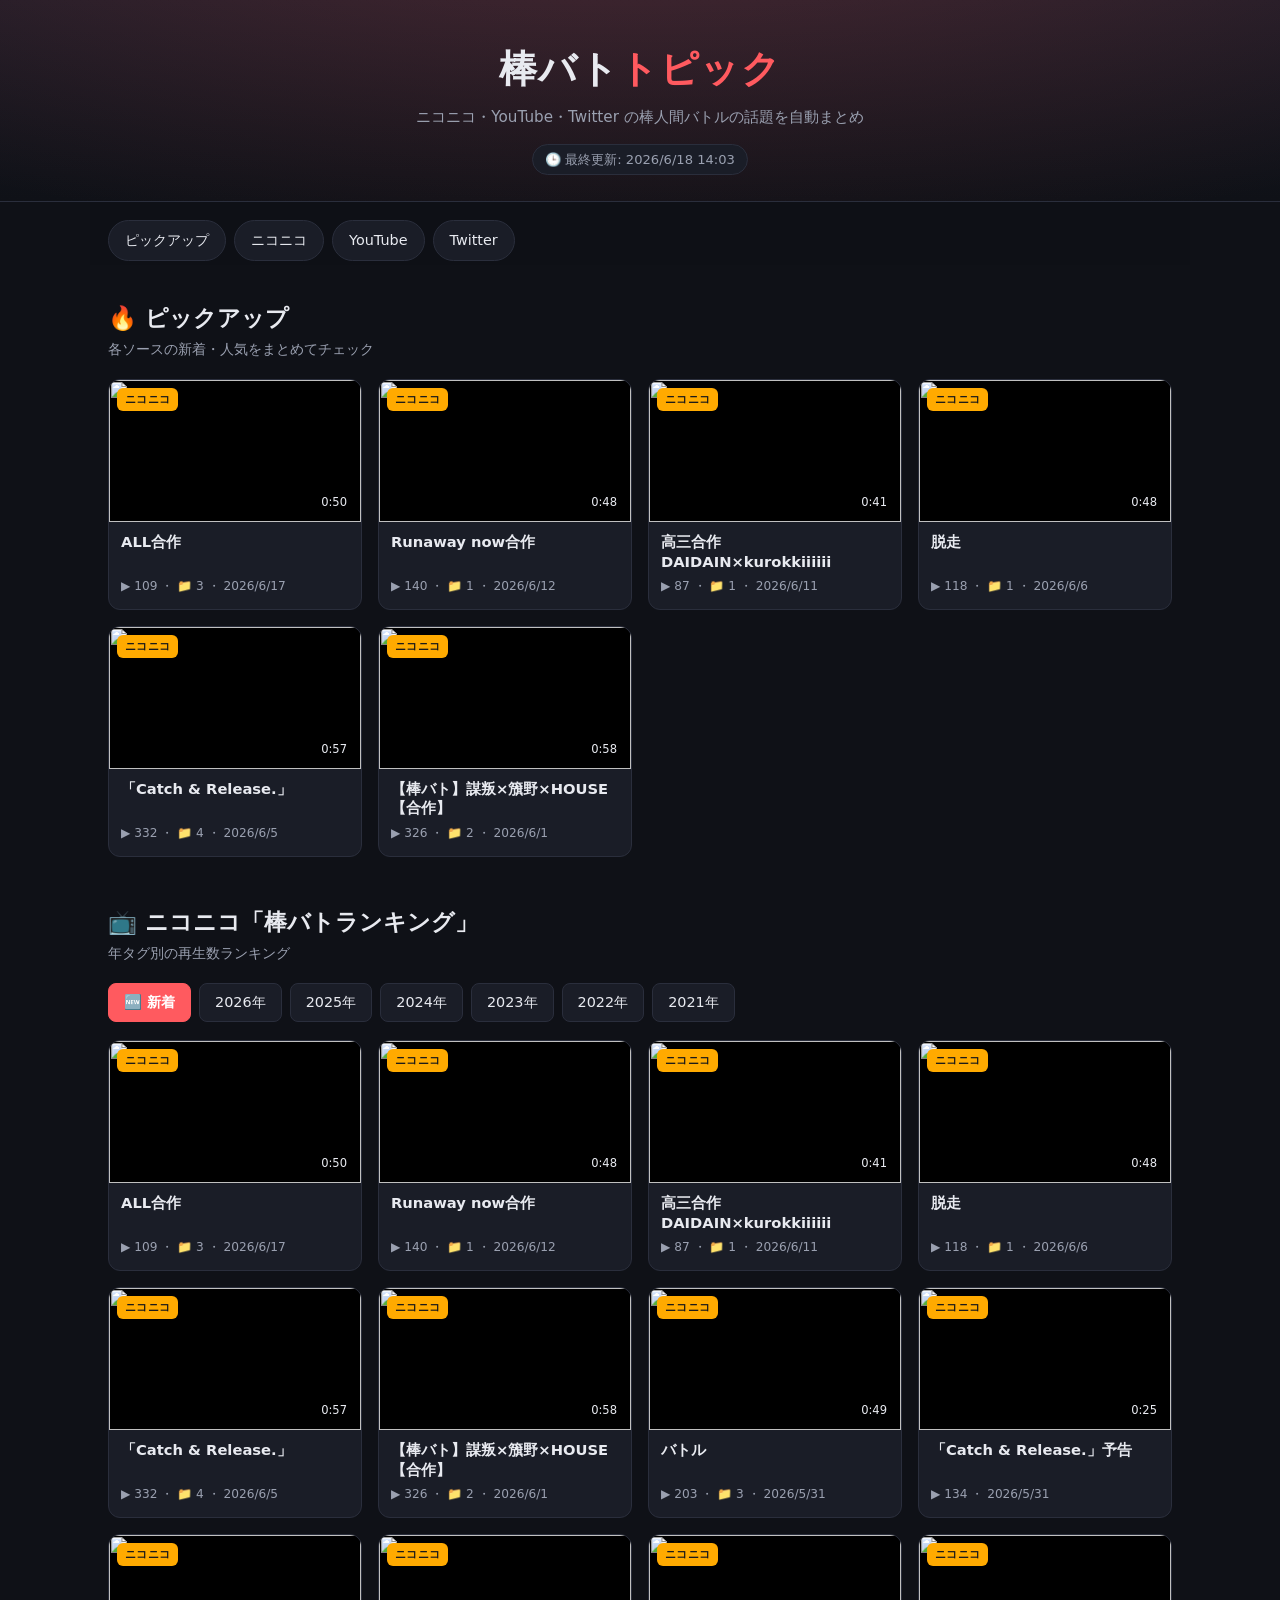
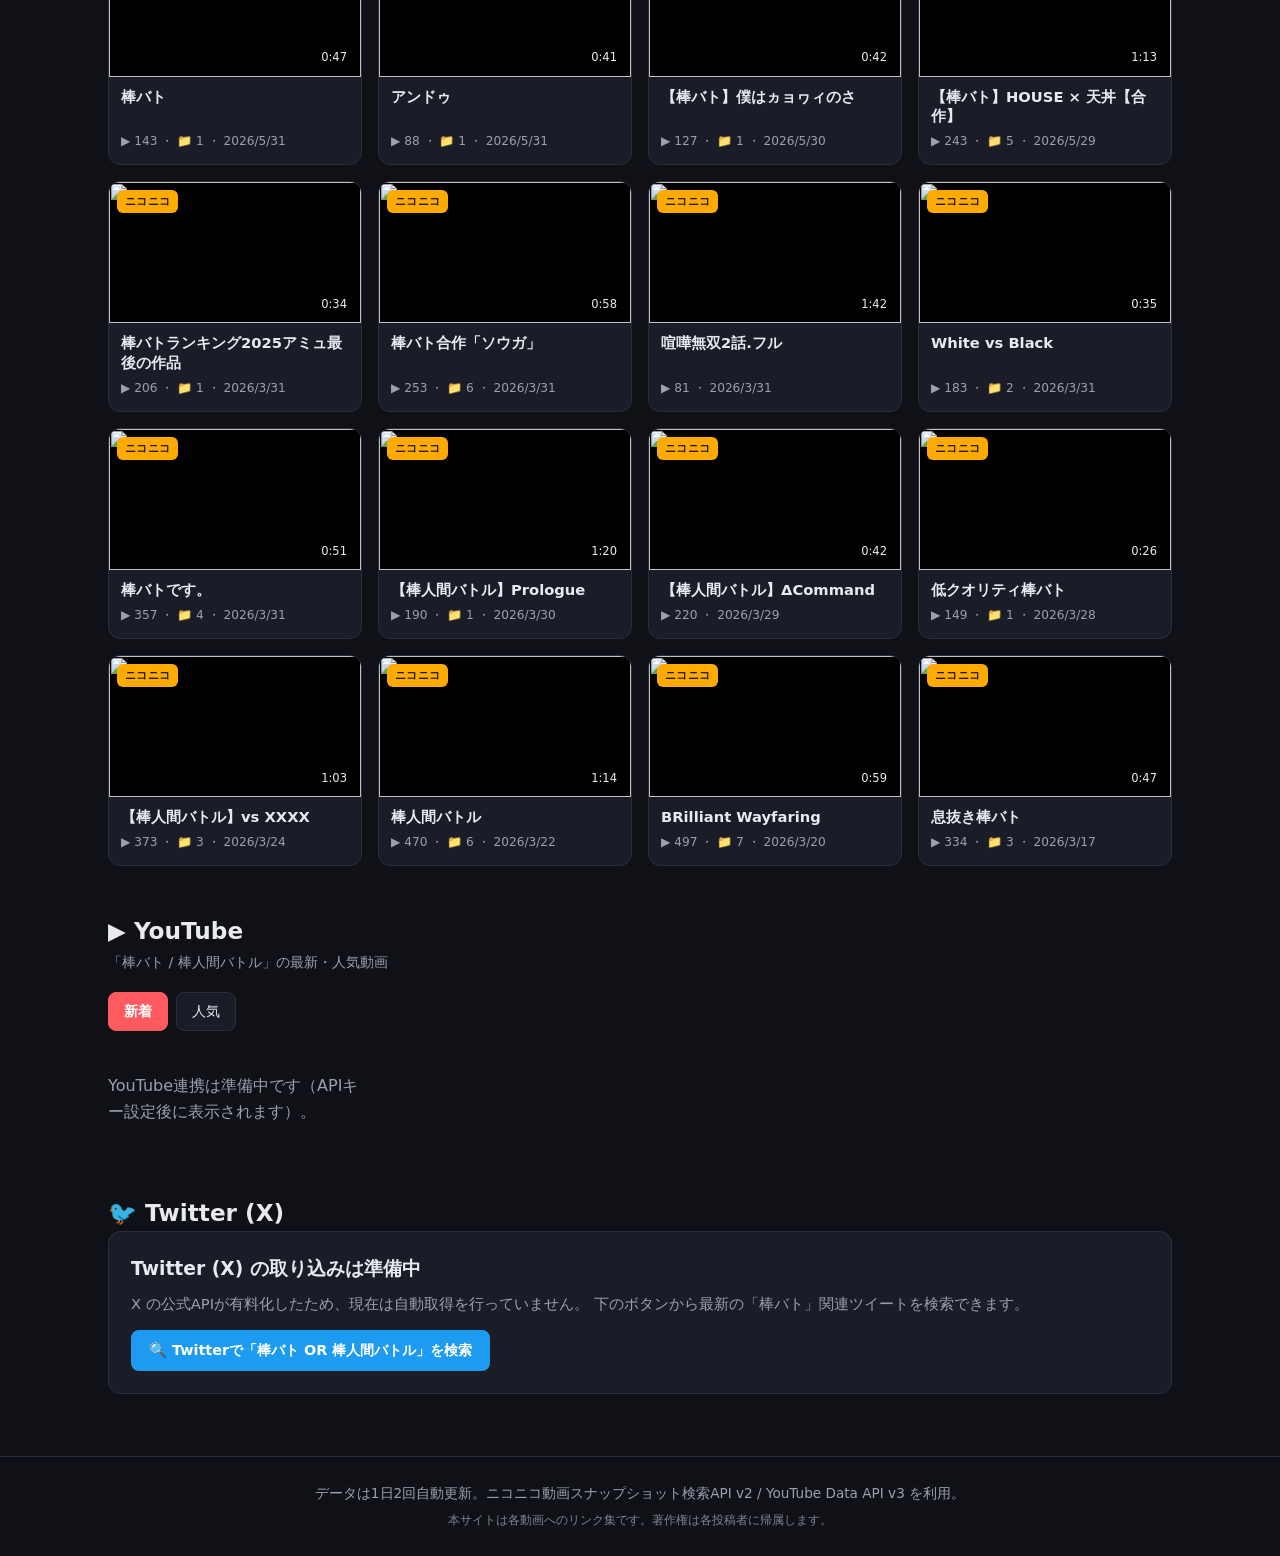
==== docs/index.html @ ffcaa5e9 "Initial commit: 棒バトトピックサイト Co-Authored-By: Claude Opus 4.8 <noreply@anthropic.com>" ====
<!DOCTYPE html>
<html lang="ja">
<head>
  <meta charset="UTF-8">
  <meta name="viewport" content="width=device-width, initial-scale=1.0">
  <title>棒バトトピック | 棒人間バトルまとめ</title>
  <meta name="description" content="ニコニコ・YouTube・Twitterの棒人間バトル（棒バト）の話題を1日2回自動更新でまとめるトピックサイト。">
  <link rel="stylesheet" href="style.css">
</head>
<body>
  <header class="site-header">
    <div class="wrap">
      <h1 class="logo">棒バト<span>トピック</span></h1>
      <p class="tagline">ニコニコ・YouTube・Twitter の棒人間バトルの話題を自動まとめ</p>
      <p class="updated" id="updated">読み込み中…</p>
    </div>
  </header>

  <nav class="tabs wrap" id="section-nav">
    <a href="#pickup" class="tab-link">ピックアップ</a>
    <a href="#niconico" class="tab-link">ニコニコ</a>
    <a href="#youtube" class="tab-link">YouTube</a>
    <a href="#twitter" class="tab-link">Twitter</a>
  </nav>

  <main class="wrap">
    <!-- ピックアップ -->
    <section id="pickup">
      <h2 class="section-title">🔥 ピックアップ</h2>
      <p class="section-sub">各ソースの新着・人気をまとめてチェック</p>
      <div class="grid" id="pickup-grid"></div>
    </section>

    <!-- ニコニコ -->
    <section id="niconico">
      <h2 class="section-title">📺 ニコニコ「棒バトランキング」</h2>
      <p class="section-sub">年タグ別の再生数ランキング</p>
      <div class="year-tabs" id="year-tabs"></div>
      <div class="grid" id="niconico-grid"></div>
    </section>

    <!-- YouTube -->
    <section id="youtube">
      <h2 class="section-title">▶️ YouTube</h2>
      <p class="section-sub">「棒バト / 棒人間バトル」の最新・人気動画</p>
      <div class="subtabs" id="yt-subtabs">
        <button class="subtab active" data-yt="recent">新着</button>
        <button class="subtab" data-yt="popular">人気</button>
      </div>
      <div class="grid" id="youtube-grid"></div>
    </section>

    <!-- Twitter -->
    <section id="twitter">
      <h2 class="section-title">🐦 Twitter (X)</h2>
      <div class="notice" id="twitter-notice"></div>
    </section>
  </main>

  <footer class="site-footer">
    <div class="wrap">
      <p>データは1日2回自動更新。ニコニコ動画スナップショット検索API v2 / YouTube Data API v3 を利用。</p>
      <p class="small">本サイトは各動画へのリンク集です。著作権は各投稿者に帰属します。</p>
    </div>
  </footer>

  <script src="app.js"></script>
</body>
</html>
---- docs/style.css ----
:root {
  --bg: #0f1117;
  --bg-card: #1a1d27;
  --bg-card-hover: #222634;
  --border: #2a2e3c;
  --text: #e8eaf0;
  --text-dim: #9aa0b0;
  --accent: #ff5a5f;
  --accent2: #5b8cff;
  --nico: #ffaa00;
  --yt: #ff0033;
  --twitter: #1d9bf0;
  --radius: 12px;
}

* { box-sizing: border-box; margin: 0; padding: 0; }

body {
  font-family: "Hiragino Kaku Gothic ProN", "Yu Gothic", "Meiryo", system-ui, sans-serif;
  background: var(--bg);
  color: var(--text);
  line-height: 1.6;
  -webkit-font-smoothing: antialiased;
}

a { color: inherit; text-decoration: none; }

.wrap { max-width: 1100px; margin: 0 auto; padding: 0 18px; }

/* Header */
.site-header {
  background: radial-gradient(1200px 400px at 50% -150px, rgba(255,90,95,.25), transparent),
              linear-gradient(180deg, #161924, var(--bg));
  border-bottom: 1px solid var(--border);
  padding: 38px 0 26px;
  text-align: center;
}
.logo { font-size: 2.4rem; letter-spacing: .04em; }
.logo span { color: var(--accent); }
.tagline { color: var(--text-dim); margin-top: 6px; font-size: .95rem; }
.updated {
  margin-top: 14px; display: inline-block;
  font-size: .82rem; color: var(--text-dim);
  background: var(--bg-card); border: 1px solid var(--border);
  padding: 4px 12px; border-radius: 999px;
}
.updated::before { content: "🕒 "; }

/* Section nav */
.tabs {
  display: flex; gap: 8px; flex-wrap: wrap;
  padding-top: 18px; padding-bottom: 4px;
  position: sticky; top: 0; z-index: 20;
  background: rgba(15,17,23,.92); backdrop-filter: blur(8px);
}
.tab-link {
  padding: 8px 16px; border-radius: 999px;
  background: var(--bg-card); border: 1px solid var(--border);
  font-size: .9rem; transition: .15s;
}
.tab-link:hover { background: var(--bg-card-hover); border-color: var(--accent2); }

/* Sections */
section { padding: 34px 0 12px; scroll-margin-top: 64px; }
.section-title { font-size: 1.45rem; }
.section-sub { color: var(--text-dim); font-size: .9rem; margin: 2px 0 18px; }

/* Year / sub tabs */
.year-tabs, .subtabs { display: flex; gap: 8px; flex-wrap: wrap; margin-bottom: 18px; }
.year-tab, .subtab {
  cursor: pointer; font: inherit; font-size: .9rem;
  padding: 7px 15px; border-radius: 8px;
  background: var(--bg-card); color: var(--text);
  border: 1px solid var(--border); transition: .15s;
}
.year-tab:hover, .subtab:hover { background: var(--bg-card-hover); }
.year-tab.active, .subtab.active {
  background: var(--accent); border-color: var(--accent); color: #fff; font-weight: 600;
}

/* Grid + cards */
.grid {
  display: grid; gap: 16px;
  grid-template-columns: repeat(auto-fill, minmax(230px, 1fr));
}
.card {
  background: var(--bg-card); border: 1px solid var(--border);
  border-radius: var(--radius); overflow: hidden;
  display: flex; flex-direction: column; transition: .18s;
}
.card:hover { background: var(--bg-card-hover); transform: translateY(-3px); border-color: var(--accent2); }
.thumb-wrap { position: relative; aspect-ratio: 16/9; background: #000; overflow: hidden; }
.thumb-wrap img { width: 100%; height: 100%; object-fit: cover; display: block; }
.badge {
  position: absolute; top: 8px; left: 8px;
  font-size: .68rem; font-weight: 700; letter-spacing: .03em;
  padding: 3px 8px; border-radius: 6px; color: #fff;
}
.badge.niconico { background: var(--nico); color: #1a1a1a; }
.badge.youtube { background: var(--yt); }
.rank {
  position: absolute; bottom: 8px; left: 8px;
  font-size: .72rem; font-weight: 700;
  background: rgba(0,0,0,.75); padding: 2px 8px; border-radius: 6px;
}
.duration {
  position: absolute; bottom: 8px; right: 8px;
  font-size: .72rem; background: rgba(0,0,0,.78); padding: 2px 6px; border-radius: 4px;
}
.card-body { padding: 10px 12px 12px; display: flex; flex-direction: column; gap: 6px; flex: 1; }
.card-title {
  font-size: .92rem; font-weight: 600; line-height: 1.35;
  display: -webkit-box; -webkit-line-clamp: 2; -webkit-box-orient: vertical; overflow: hidden;
}
.card-meta { margin-top: auto; font-size: .76rem; color: var(--text-dim); display: flex; gap: 10px; flex-wrap: wrap; }
.card-meta .ch { color: var(--accent2); }

/* Notices */
.notice {
  background: var(--bg-card); border: 1px solid var(--border);
  border-radius: var(--radius); padding: 22px;
}
.notice h3 { margin-bottom: 8px; }
.notice p { color: var(--text-dim); font-size: .92rem; margin-bottom: 14px; }
.btn {
  display: inline-block; background: var(--twitter); color: #fff;
  padding: 9px 18px; border-radius: 8px; font-weight: 600; font-size: .9rem;
}
.btn:hover { filter: brightness(1.1); }

.empty { color: var(--text-dim); padding: 24px 0; }

/* Footer */
.site-footer {
  margin-top: 50px; border-top: 1px solid var(--border);
  padding: 26px 0; text-align: center; color: var(--text-dim); font-size: .85rem;
}
.site-footer .small { font-size: .76rem; margin-top: 6px; opacity: .8; }

@media (max-width: 560px) {
  .logo { font-size: 1.9rem; }
  .grid { grid-template-columns: repeat(auto-fill, minmax(150px, 1fr)); gap: 12px; }
  .card-title { font-size: .82rem; }
}
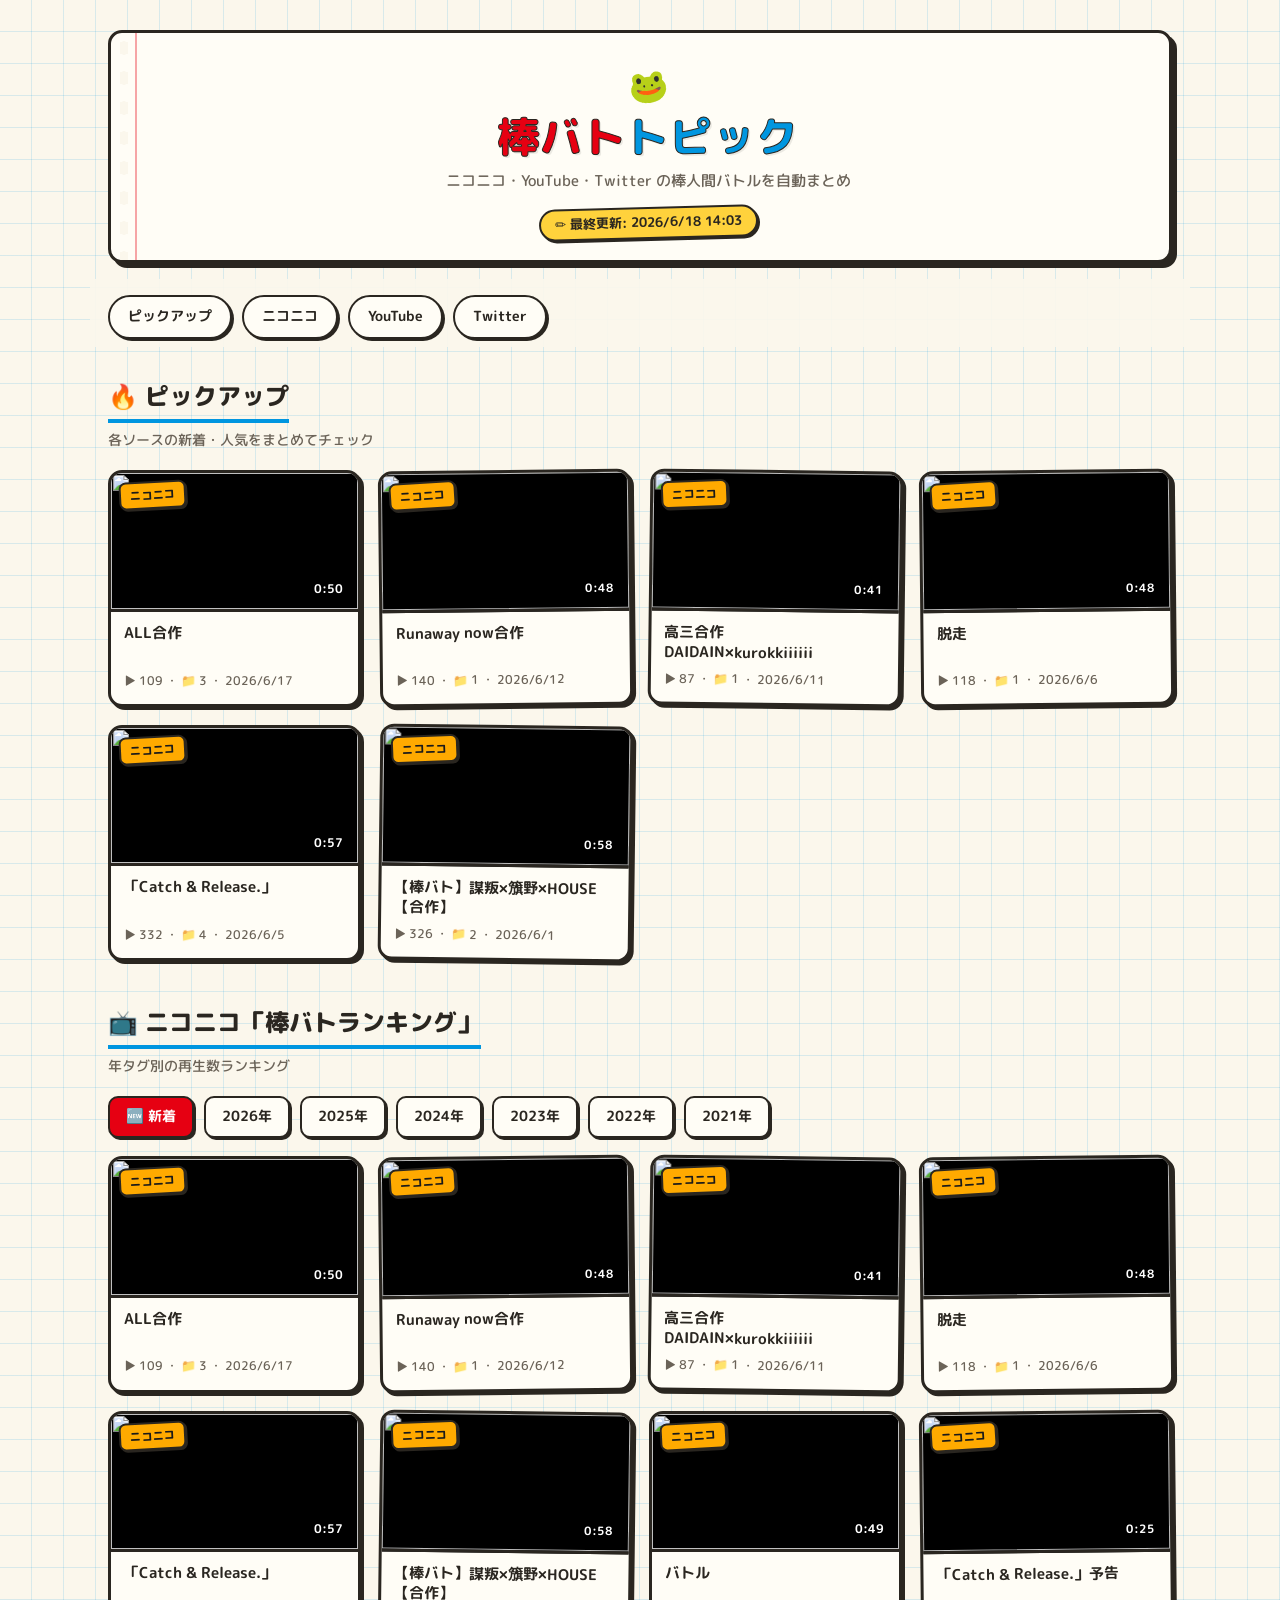
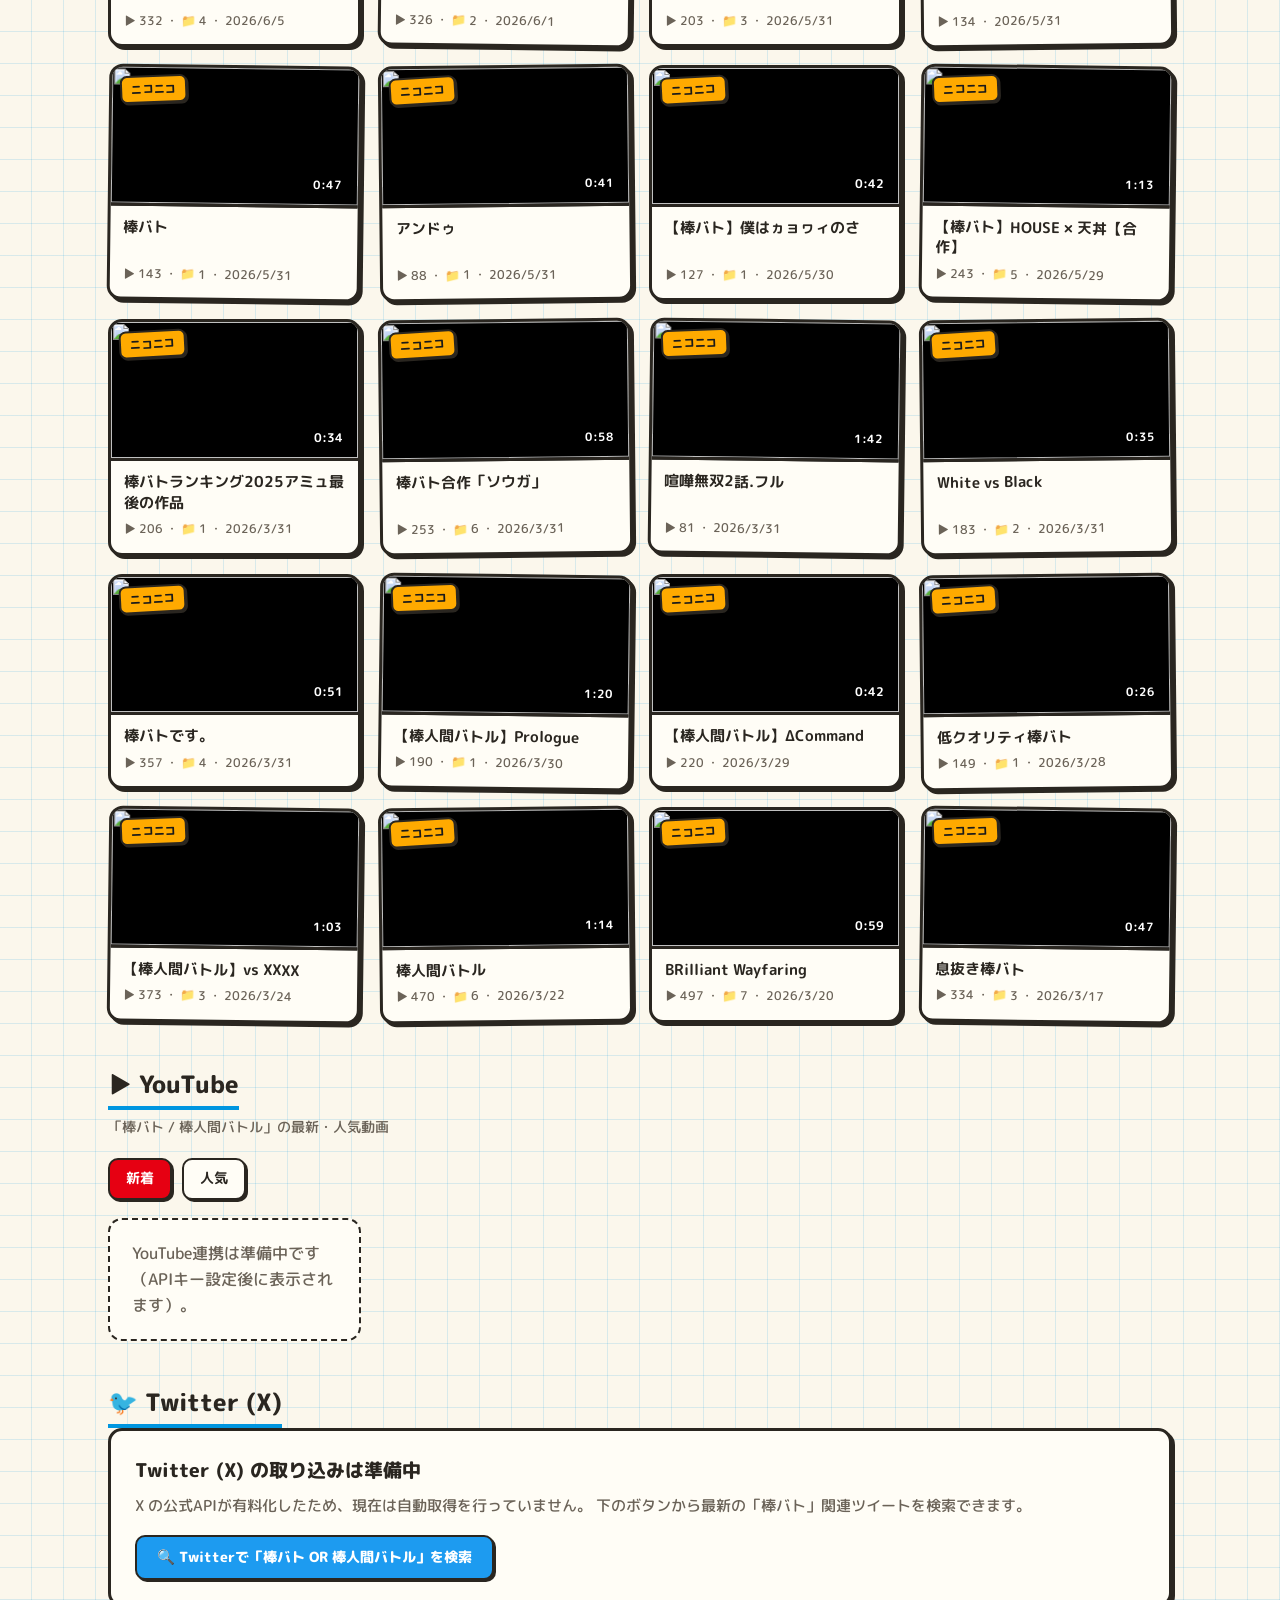
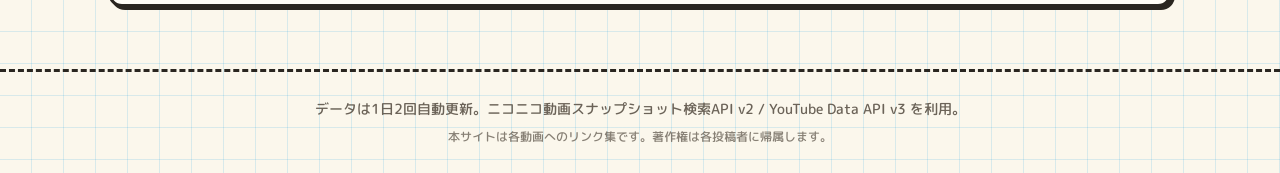
==== commit a6e821a8: "Redesign site with Ugomemo (Flipnote) theme Co-Authored-By: Claude Opus 4.8 <noreply@anthropic.com>" ====
--- a/docs/index.html
+++ b/docs/index.html
@@ -5,14 +5,20 @@
   <meta name="viewport" content="width=device-width, initial-scale=1.0">
   <title>棒バトトピック | 棒人間バトルまとめ</title>
   <meta name="description" content="ニコニコ・YouTube・Twitterの棒人間バトル（棒バト）の話題を1日2回自動更新でまとめるトピックサイト。">
+  <link rel="preconnect" href="https://fonts.googleapis.com">
+  <link rel="preconnect" href="https://fonts.gstatic.com" crossorigin>
+  <link href="https://fonts.googleapis.com/css2?family=M+PLUS+Rounded+1c:wght@400;500;700;800&display=swap" rel="stylesheet">
   <link rel="stylesheet" href="style.css">
 </head>
 <body>
   <header class="site-header">
     <div class="wrap">
-      <h1 class="logo">棒バト<span>トピック</span></h1>
-      <p class="tagline">ニコニコ・YouTube・Twitter の棒人間バトルの話題を自動まとめ</p>
-      <p class="updated" id="updated">読み込み中…</p>
+      <div class="memo-paper">
+        <span class="frog" aria-hidden="true">🐸</span>
+        <h1 class="logo">棒バト<span>トピック</span></h1>
+        <p class="tagline">ニコニコ・YouTube・Twitter の棒人間バトルを自動まとめ</p>
+        <p class="updated" id="updated">読み込み中…</p>
+      </div>
     </div>
   </header>
 
--- a/docs/style.css
+++ b/docs/style.css
@@ -1,144 +1,196 @@
 :root {
-  --bg: #0f1117;
-  --bg-card: #1a1d27;
-  --bg-card-hover: #222634;
-  --border: #2a2e3c;
-  --text: #e8eaf0;
-  --text-dim: #9aa0b0;
-  --accent: #ff5a5f;
-  --accent2: #5b8cff;
+  /* うごメモ基調: 生成り紙 + 赤×青のフリップノート2色 + 黒インク */
+  --paper: #fbf7ec;
+  --paper2: #fffdf6;
+  --ink: #2a2620;
+  --ink-soft: #6b6358;
+  --red: #e60012;
+  --blue: #0096e0;
+  --yellow: #ffd23c;
+  --line: rgba(0, 150, 224, 0.14);   /* 罫線 */
+  --margin-line: rgba(230, 0, 18, 0.35); /* 左の赤マージン線 */
   --nico: #ffaa00;
   --yt: #ff0033;
   --twitter: #1d9bf0;
-  --radius: 12px;
+  --radius: 14px;
+  --shadow: 3px 3px 0 var(--ink);
 }
 
 * { box-sizing: border-box; margin: 0; padding: 0; }
 
 body {
-  font-family: "Hiragino Kaku Gothic ProN", "Yu Gothic", "Meiryo", system-ui, sans-serif;
-  background: var(--bg);
-  color: var(--text);
-  line-height: 1.6;
+  font-family: "M PLUS Rounded 1c", "Hiragino Maru Gothic ProN",
+    "Yu Gothic UI", "Meiryo", system-ui, sans-serif;
+  color: var(--ink);
+  line-height: 1.65;
   -webkit-font-smoothing: antialiased;
+  /* 方眼メモ用紙の背景 */
+  background-color: var(--paper);
+  background-image:
+    repeating-linear-gradient(transparent, transparent 31px, var(--line) 31px, var(--line) 32px),
+    repeating-linear-gradient(90deg, transparent, transparent 31px, var(--line) 31px, var(--line) 32px);
 }
 
 a { color: inherit; text-decoration: none; }
 
 .wrap { max-width: 1100px; margin: 0 auto; padding: 0 18px; }
 
-/* Header */
-.site-header {
-  background: radial-gradient(1200px 400px at 50% -150px, rgba(255,90,95,.25), transparent),
-              linear-gradient(180deg, #161924, var(--bg));
-  border-bottom: 1px solid var(--border);
-  padding: 38px 0 26px;
+/* ===== ヘッダー: メモ用紙 ===== */
+.site-header { padding: 30px 0 16px; }
+.memo-paper {
+  position: relative;
+  background: var(--paper2);
+  border: 3px solid var(--ink);
+  border-radius: var(--radius);
+  box-shadow: 5px 5px 0 var(--ink);
+  padding: 26px 24px 22px 40px;
   text-align: center;
+  overflow: hidden;
 }
-.logo { font-size: 2.4rem; letter-spacing: .04em; }
-.logo span { color: var(--accent); }
-.tagline { color: var(--text-dim); margin-top: 6px; font-size: .95rem; }
+/* 左の赤マージン線（ノート風） */
+.memo-paper::before {
+  content: ""; position: absolute; top: 0; bottom: 0; left: 24px;
+  width: 2px; background: var(--margin-line);
+}
+/* とじ穴 */
+.memo-paper::after {
+  content: ""; position: absolute; top: 0; left: 9px; height: 100%; width: 8px;
+  background-image: radial-gradient(circle, var(--paper) 42%, transparent 44%);
+  background-size: 8px 30px; background-repeat: repeat-y;
+}
+.frog { font-size: 2rem; display: inline-block; transform: rotate(-8deg); }
+.logo {
+  font-size: 2.6rem; font-weight: 800; letter-spacing: .03em; line-height: 1.1;
+  margin-top: 2px; color: var(--red);
+  -webkit-text-stroke: 1px var(--ink);
+  text-shadow: 2px 2px 0 rgba(0,0,0,.08);
+}
+.logo span { color: var(--blue); }
+.tagline { color: var(--ink-soft); margin-top: 8px; font-size: .95rem; font-weight: 500; }
 .updated {
   margin-top: 14px; display: inline-block;
-  font-size: .82rem; color: var(--text-dim);
-  background: var(--bg-card); border: 1px solid var(--border);
-  padding: 4px 12px; border-radius: 999px;
+  font-size: .82rem; font-weight: 700; color: var(--ink);
+  background: var(--yellow); border: 2px solid var(--ink);
+  padding: 3px 14px; border-radius: 999px; box-shadow: 2px 2px 0 var(--ink);
+  transform: rotate(-1.5deg);
 }
-.updated::before { content: "🕒 "; }
+.updated::before { content: "✏️ "; }
 
-/* Section nav */
+/* ===== セクションナビ ===== */
 .tabs {
-  display: flex; gap: 8px; flex-wrap: wrap;
-  padding-top: 18px; padding-bottom: 4px;
+  display: flex; gap: 10px; flex-wrap: wrap;
+  padding-top: 16px; padding-bottom: 8px;
   position: sticky; top: 0; z-index: 20;
-  background: rgba(15,17,23,.92); backdrop-filter: blur(8px);
+}
+.tabs::after {
+  content: ""; position: absolute; inset: 0; z-index: -1;
+  background: var(--paper); opacity: .92;
 }
 .tab-link {
-  padding: 8px 16px; border-radius: 999px;
-  background: var(--bg-card); border: 1px solid var(--border);
-  font-size: .9rem; transition: .15s;
+  padding: 8px 18px; border-radius: 999px; font-weight: 700; font-size: .9rem;
+  background: var(--paper2); border: 2.5px solid var(--ink);
+  box-shadow: 2px 2px 0 var(--ink); transition: .12s;
 }
-.tab-link:hover { background: var(--bg-card-hover); border-color: var(--accent2); }
+.tab-link:hover { background: var(--yellow); transform: translate(-1px,-1px); box-shadow: 3px 3px 0 var(--ink); }
 
-/* Sections */
-section { padding: 34px 0 12px; scroll-margin-top: 64px; }
-.section-title { font-size: 1.45rem; }
-.section-sub { color: var(--text-dim); font-size: .9rem; margin: 2px 0 18px; }
+/* ===== セクション ===== */
+section { padding: 30px 0 12px; scroll-margin-top: 64px; }
+.section-title {
+  font-size: 1.5rem; font-weight: 800; display: inline-block;
+  border-bottom: 4px solid var(--blue); padding-bottom: 2px;
+}
+.section-sub { color: var(--ink-soft); font-size: .9rem; font-weight: 500; margin: 6px 0 18px; }
 
-/* Year / sub tabs */
-.year-tabs, .subtabs { display: flex; gap: 8px; flex-wrap: wrap; margin-bottom: 18px; }
+/* ===== 年/サブタブ ===== */
+.year-tabs, .subtabs { display: flex; gap: 10px; flex-wrap: wrap; margin-bottom: 18px; }
 .year-tab, .subtab {
-  cursor: pointer; font: inherit; font-size: .9rem;
-  padding: 7px 15px; border-radius: 8px;
-  background: var(--bg-card); color: var(--text);
-  border: 1px solid var(--border); transition: .15s;
+  cursor: pointer; font: inherit; font-weight: 700; font-size: .9rem;
+  padding: 7px 16px; border-radius: 10px;
+  background: var(--paper2); color: var(--ink);
+  border: 2.5px solid var(--ink); box-shadow: 2px 2px 0 var(--ink); transition: .12s;
 }
-.year-tab:hover, .subtab:hover { background: var(--bg-card-hover); }
+.year-tab:hover, .subtab:hover { background: var(--yellow); transform: translate(-1px,-1px); }
 .year-tab.active, .subtab.active {
-  background: var(--accent); border-color: var(--accent); color: #fff; font-weight: 600;
+  background: var(--red); border-color: var(--ink); color: #fff;
+  box-shadow: 2px 2px 0 var(--ink);
 }
 
-/* Grid + cards */
+/* ===== グリッド + カード（付箋風） ===== */
 .grid {
-  display: grid; gap: 16px;
+  display: grid; gap: 18px;
   grid-template-columns: repeat(auto-fill, minmax(230px, 1fr));
 }
 .card {
-  background: var(--bg-card); border: 1px solid var(--border);
+  background: var(--paper2); border: 3px solid var(--ink);
   border-radius: var(--radius); overflow: hidden;
-  display: flex; flex-direction: column; transition: .18s;
+  display: flex; flex-direction: column;
+  box-shadow: var(--shadow); transition: .15s;
 }
-.card:hover { background: var(--bg-card-hover); transform: translateY(-3px); border-color: var(--accent2); }
-.thumb-wrap { position: relative; aspect-ratio: 16/9; background: #000; overflow: hidden; }
+.card:nth-child(even) { transform: rotate(-0.6deg); }
+.card:nth-child(3n) { transform: rotate(0.7deg); }
+.card:hover {
+  transform: rotate(0deg) translate(-2px, -3px);
+  box-shadow: 6px 7px 0 var(--ink); border-color: var(--blue);
+}
+.thumb-wrap { position: relative; aspect-ratio: 16/9; background: #000; overflow: hidden; border-bottom: 3px solid var(--ink); }
 .thumb-wrap img { width: 100%; height: 100%; object-fit: cover; display: block; }
 .badge {
   position: absolute; top: 8px; left: 8px;
-  font-size: .68rem; font-weight: 700; letter-spacing: .03em;
-  padding: 3px 8px; border-radius: 6px; color: #fff;
+  font-size: .68rem; font-weight: 800; letter-spacing: .03em;
+  padding: 3px 9px; border-radius: 7px; color: #fff;
+  border: 2px solid var(--ink); box-shadow: 1.5px 1.5px 0 var(--ink);
+  transform: rotate(-3deg);
 }
 .badge.niconico { background: var(--nico); color: #1a1a1a; }
 .badge.youtube { background: var(--yt); }
 .rank {
   position: absolute; bottom: 8px; left: 8px;
-  font-size: .72rem; font-weight: 700;
-  background: rgba(0,0,0,.75); padding: 2px 8px; border-radius: 6px;
+  font-size: .8rem; font-weight: 800; color: var(--ink);
+  background: var(--yellow); border: 2px solid var(--ink);
+  padding: 1px 9px; border-radius: 7px; box-shadow: 1.5px 1.5px 0 var(--ink);
 }
 .duration {
   position: absolute; bottom: 8px; right: 8px;
-  font-size: .72rem; background: rgba(0,0,0,.78); padding: 2px 6px; border-radius: 4px;
+  font-size: .72rem; font-weight: 700; color: #fff;
+  background: rgba(0,0,0,.8); padding: 2px 7px; border-radius: 6px;
 }
-.card-body { padding: 10px 12px 12px; display: flex; flex-direction: column; gap: 6px; flex: 1; }
+.card-body { padding: 11px 13px 13px; display: flex; flex-direction: column; gap: 6px; flex: 1; }
 .card-title {
-  font-size: .92rem; font-weight: 600; line-height: 1.35;
+  font-size: .93rem; font-weight: 700; line-height: 1.4;
   display: -webkit-box; -webkit-line-clamp: 2; -webkit-box-orient: vertical; overflow: hidden;
 }
-.card-meta { margin-top: auto; font-size: .76rem; color: var(--text-dim); display: flex; gap: 10px; flex-wrap: wrap; }
-.card-meta .ch { color: var(--accent2); }
+.card-meta { margin-top: auto; font-size: .76rem; color: var(--ink-soft); font-weight: 500; display: flex; gap: 10px; flex-wrap: wrap; }
+.card-meta .ch { color: var(--blue); font-weight: 700; }
 
-/* Notices */
+/* ===== お知らせ ===== */
 .notice {
-  background: var(--bg-card); border: 1px solid var(--border);
-  border-radius: var(--radius); padding: 22px;
+  background: var(--paper2); border: 3px solid var(--ink);
+  border-radius: var(--radius); padding: 24px; box-shadow: var(--shadow);
 }
-.notice h3 { margin-bottom: 8px; }
-.notice p { color: var(--text-dim); font-size: .92rem; margin-bottom: 14px; }
+.notice h3 { margin-bottom: 8px; font-weight: 800; }
+.notice p { color: var(--ink-soft); font-size: .92rem; font-weight: 500; margin-bottom: 16px; }
 .btn {
   display: inline-block; background: var(--twitter); color: #fff;
-  padding: 9px 18px; border-radius: 8px; font-weight: 600; font-size: .9rem;
+  padding: 9px 20px; border-radius: 10px; font-weight: 800; font-size: .9rem;
+  border: 2.5px solid var(--ink); box-shadow: 2px 2px 0 var(--ink); transition: .12s;
 }
-.btn:hover { filter: brightness(1.1); }
+.btn:hover { transform: translate(-1px,-1px); box-shadow: 3px 3px 0 var(--ink); filter: brightness(1.05); }
 
-.empty { color: var(--text-dim); padding: 24px 0; }
+.empty {
+  color: var(--ink-soft); font-weight: 500; padding: 20px 22px;
+  background: var(--paper2); border: 2.5px dashed var(--ink); border-radius: var(--radius);
+}
 
-/* Footer */
+/* ===== フッター ===== */
 .site-footer {
-  margin-top: 50px; border-top: 1px solid var(--border);
-  padding: 26px 0; text-align: center; color: var(--text-dim); font-size: .85rem;
+  margin-top: 50px; border-top: 3px dashed var(--ink);
+  padding: 26px 0; text-align: center; color: var(--ink-soft); font-size: .85rem; font-weight: 500;
 }
 .site-footer .small { font-size: .76rem; margin-top: 6px; opacity: .8; }
 
 @media (max-width: 560px) {
-  .logo { font-size: 1.9rem; }
-  .grid { grid-template-columns: repeat(auto-fill, minmax(150px, 1fr)); gap: 12px; }
+  .logo { font-size: 2rem; }
+  .grid { grid-template-columns: repeat(auto-fill, minmax(150px, 1fr)); gap: 13px; }
   .card-title { font-size: .82rem; }
+  .memo-paper { padding-left: 36px; }
 }
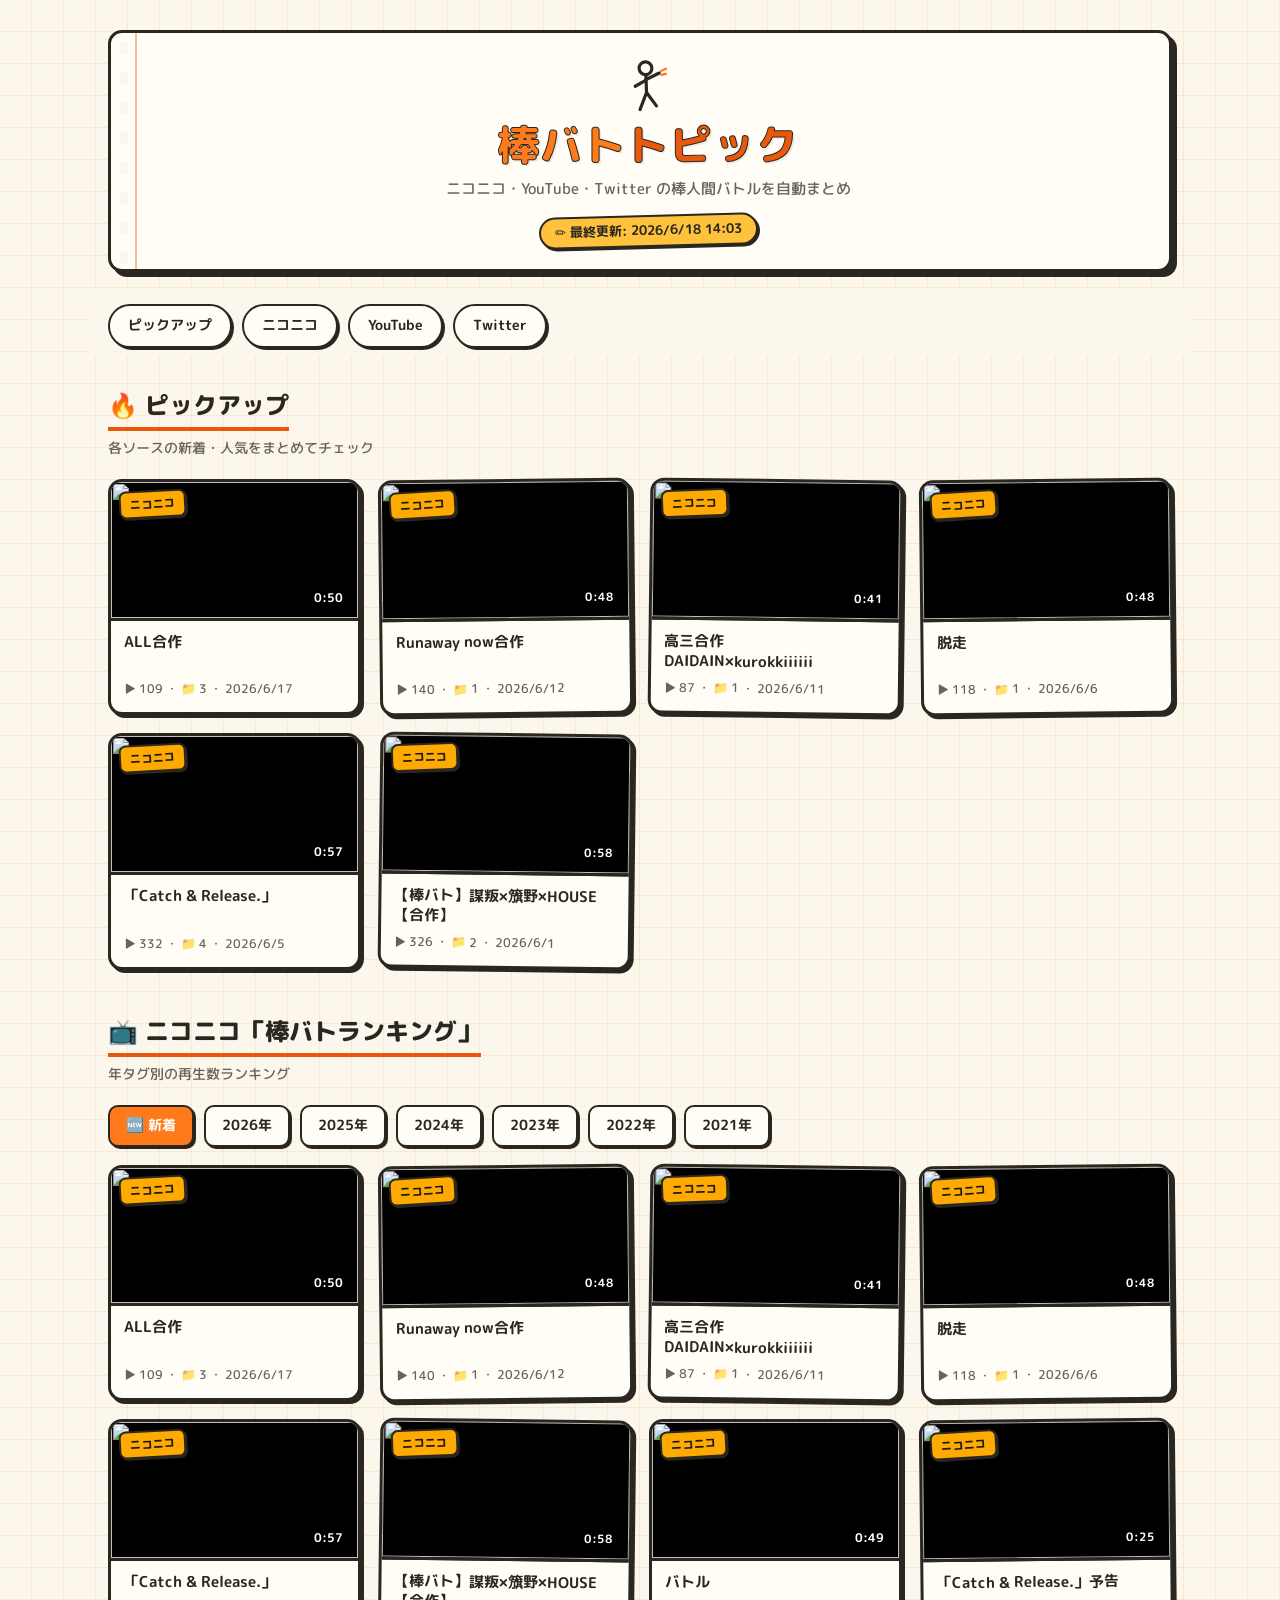
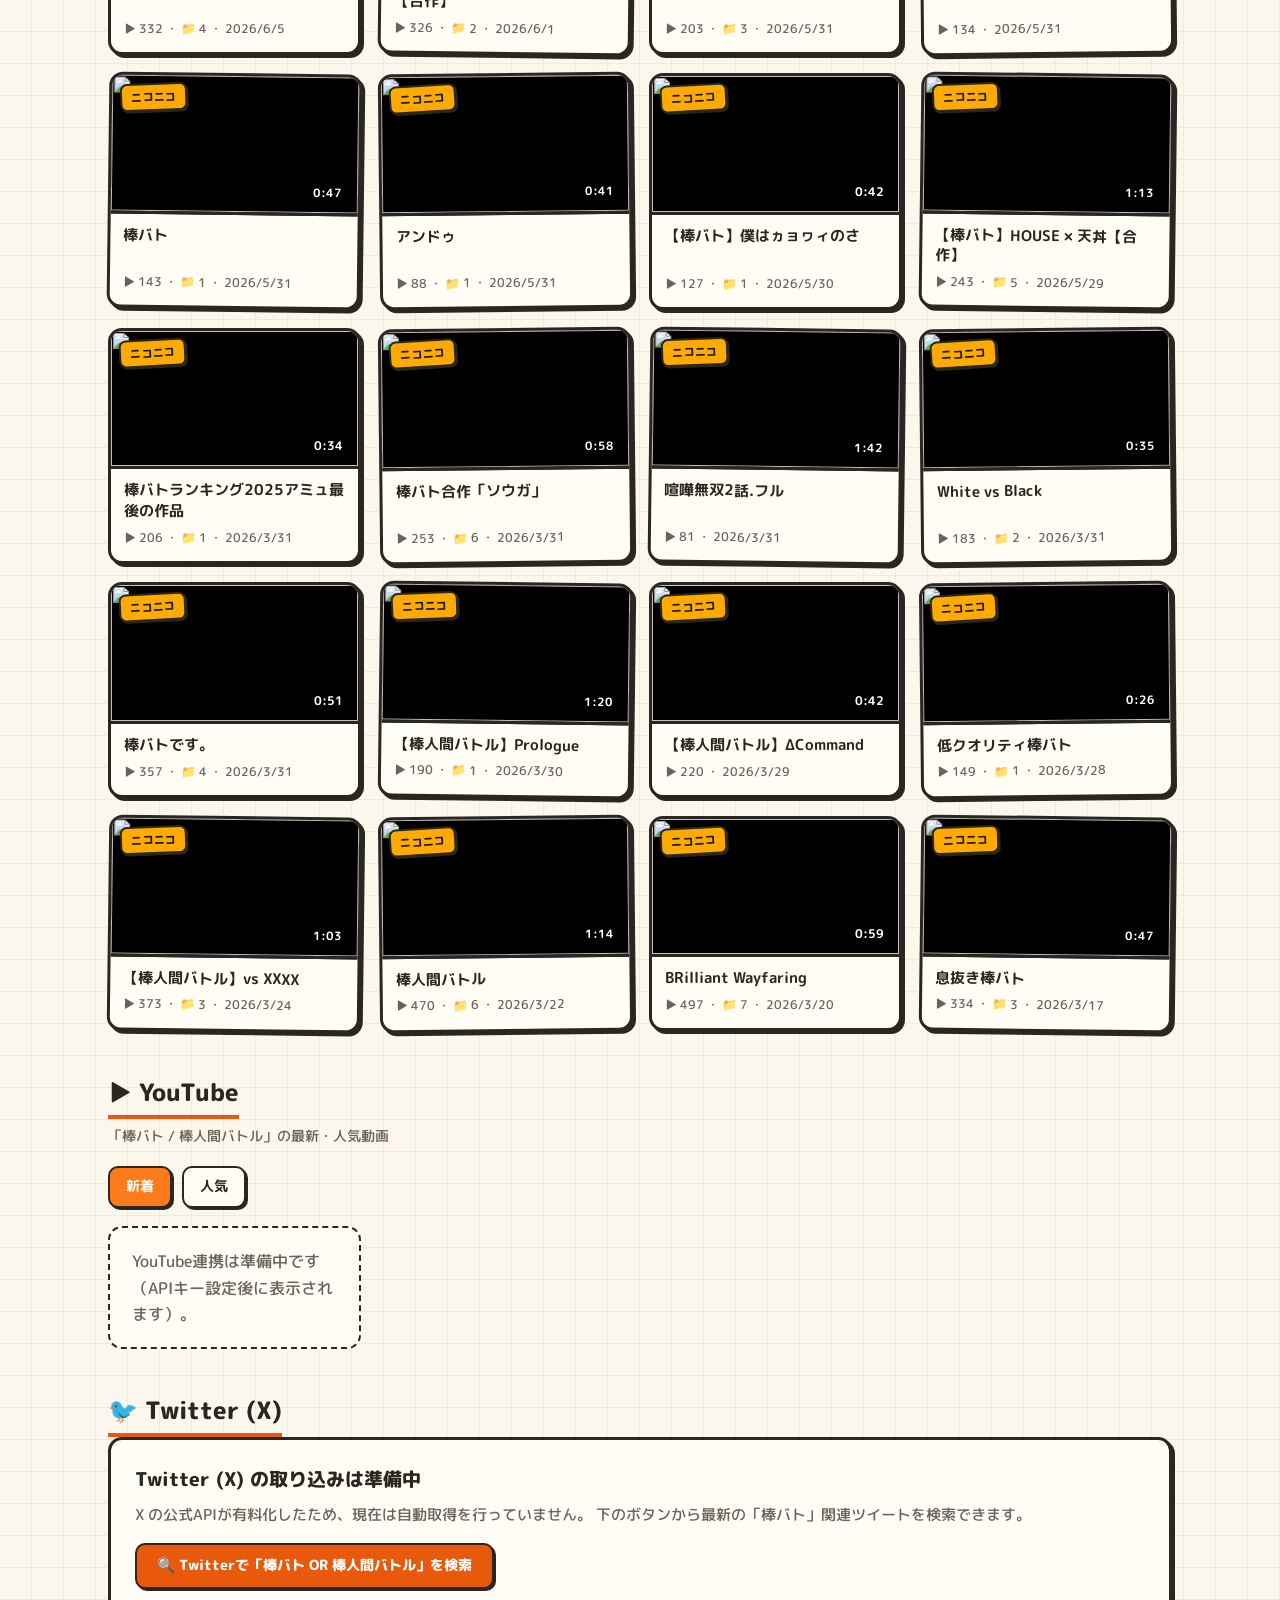
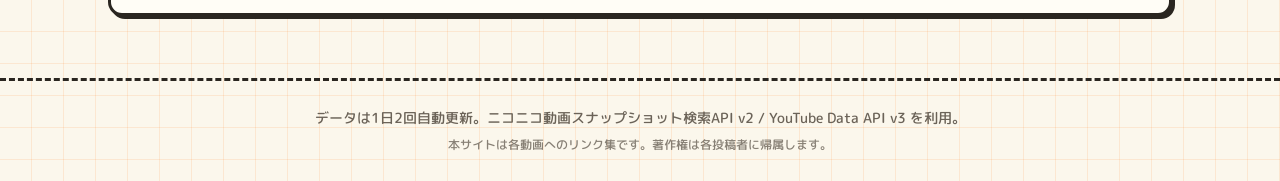
==== commit 66d43aff: "Switch mascot to stick figure and recolor theme to orange Co-Authored-By: Claude Opus 4.8 <noreply@a" ====
--- a/docs/index.html
+++ b/docs/index.html
@@ -14,7 +14,21 @@
   <header class="site-header">
     <div class="wrap">
       <div class="memo-paper">
-        <span class="frog" aria-hidden="true">🐸</span>
+        <svg class="mascot" viewBox="0 0 72 84" aria-hidden="true">
+          <!-- 棒人間（バトルポーズ） -->
+          <g class="ink" fill="none" stroke-width="5" stroke-linecap="round" stroke-linejoin="round">
+            <circle cx="34" cy="14" r="10"/>
+            <path d="M34 24 L33 52"/>
+            <path d="M33 32 L55 23"/>   <!-- パンチの腕 -->
+            <path d="M33 33 L16 41"/>   <!-- もう片方の腕 -->
+            <path d="M33 52 L21 78"/>   <!-- 左脚 -->
+            <path d="M33 52 L47 74"/>   <!-- 右脚（踏み込み） -->
+          </g>
+          <g class="motion" fill="none" stroke-width="3.5" stroke-linecap="round">
+            <path d="M58 20 L66 17"/>
+            <path d="M58 26 L65 25"/>
+          </g>
+        </svg>
         <h1 class="logo">棒バト<span>トピック</span></h1>
         <p class="tagline">ニコニコ・YouTube・Twitter の棒人間バトルを自動まとめ</p>
         <p class="updated" id="updated">読み込み中…</p>
--- a/docs/style.css
+++ b/docs/style.css
@@ -1,14 +1,14 @@
 :root {
-  /* うごメモ基調: 生成り紙 + 赤×青のフリップノート2色 + 黒インク */
+  /* うごメモ基調: 生成り紙 + オレンジ2トーン + 黒インク */
   --paper: #fbf7ec;
   --paper2: #fffdf6;
   --ink: #2a2620;
   --ink-soft: #6b6358;
-  --red: #e60012;
-  --blue: #0096e0;
-  --yellow: #ffd23c;
-  --line: rgba(0, 150, 224, 0.14);   /* 罫線 */
-  --margin-line: rgba(230, 0, 18, 0.35); /* 左の赤マージン線 */
+  --orange: #ff7a1a;        /* メインのオレンジ */
+  --orange-deep: #e8590c;   /* 濃いオレンジ */
+  --yellow: #ffc23c;
+  --line: rgba(255, 122, 26, 0.13);     /* 罫線（オレンジ薄） */
+  --margin-line: rgba(232, 89, 12, 0.40); /* 左のマージン線 */
   --nico: #ffaa00;
   --yt: #ff0033;
   --twitter: #1d9bf0;
@@ -58,14 +58,16 @@
   background-image: radial-gradient(circle, var(--paper) 42%, transparent 44%);
   background-size: 8px 30px; background-repeat: repeat-y;
 }
-.frog { font-size: 2rem; display: inline-block; transform: rotate(-8deg); }
+.mascot { width: 46px; height: 54px; display: inline-block; transform: rotate(-4deg); }
+.mascot .ink { stroke: var(--ink); }
+.mascot .motion { stroke: var(--orange); }
 .logo {
   font-size: 2.6rem; font-weight: 800; letter-spacing: .03em; line-height: 1.1;
-  margin-top: 2px; color: var(--red);
+  margin-top: 2px; color: var(--orange);
   -webkit-text-stroke: 1px var(--ink);
   text-shadow: 2px 2px 0 rgba(0,0,0,.08);
 }
-.logo span { color: var(--blue); }
+.logo span { color: var(--orange-deep); }
 .tagline { color: var(--ink-soft); margin-top: 8px; font-size: .95rem; font-weight: 500; }
 .updated {
   margin-top: 14px; display: inline-block;
@@ -97,7 +99,7 @@
 section { padding: 30px 0 12px; scroll-margin-top: 64px; }
 .section-title {
   font-size: 1.5rem; font-weight: 800; display: inline-block;
-  border-bottom: 4px solid var(--blue); padding-bottom: 2px;
+  border-bottom: 4px solid var(--orange-deep); padding-bottom: 2px;
 }
 .section-sub { color: var(--ink-soft); font-size: .9rem; font-weight: 500; margin: 6px 0 18px; }
 
@@ -111,7 +113,7 @@
 }
 .year-tab:hover, .subtab:hover { background: var(--yellow); transform: translate(-1px,-1px); }
 .year-tab.active, .subtab.active {
-  background: var(--red); border-color: var(--ink); color: #fff;
+  background: var(--orange); border-color: var(--ink); color: #fff;
   box-shadow: 2px 2px 0 var(--ink);
 }
 
@@ -130,7 +132,7 @@
 .card:nth-child(3n) { transform: rotate(0.7deg); }
 .card:hover {
   transform: rotate(0deg) translate(-2px, -3px);
-  box-shadow: 6px 7px 0 var(--ink); border-color: var(--blue);
+  box-shadow: 6px 7px 0 var(--ink); border-color: var(--orange-deep);
 }
 .thumb-wrap { position: relative; aspect-ratio: 16/9; background: #000; overflow: hidden; border-bottom: 3px solid var(--ink); }
 .thumb-wrap img { width: 100%; height: 100%; object-fit: cover; display: block; }
@@ -160,7 +162,7 @@
   display: -webkit-box; -webkit-line-clamp: 2; -webkit-box-orient: vertical; overflow: hidden;
 }
 .card-meta { margin-top: auto; font-size: .76rem; color: var(--ink-soft); font-weight: 500; display: flex; gap: 10px; flex-wrap: wrap; }
-.card-meta .ch { color: var(--blue); font-weight: 700; }
+.card-meta .ch { color: var(--orange-deep); font-weight: 700; }
 
 /* ===== お知らせ ===== */
 .notice {
@@ -170,7 +172,7 @@
 .notice h3 { margin-bottom: 8px; font-weight: 800; }
 .notice p { color: var(--ink-soft); font-size: .92rem; font-weight: 500; margin-bottom: 16px; }
 .btn {
-  display: inline-block; background: var(--twitter); color: #fff;
+  display: inline-block; background: var(--orange-deep); color: #fff;
   padding: 9px 20px; border-radius: 10px; font-weight: 800; font-size: .9rem;
   border: 2.5px solid var(--ink); box-shadow: 2px 2px 0 var(--ink); transition: .12s;
 }
